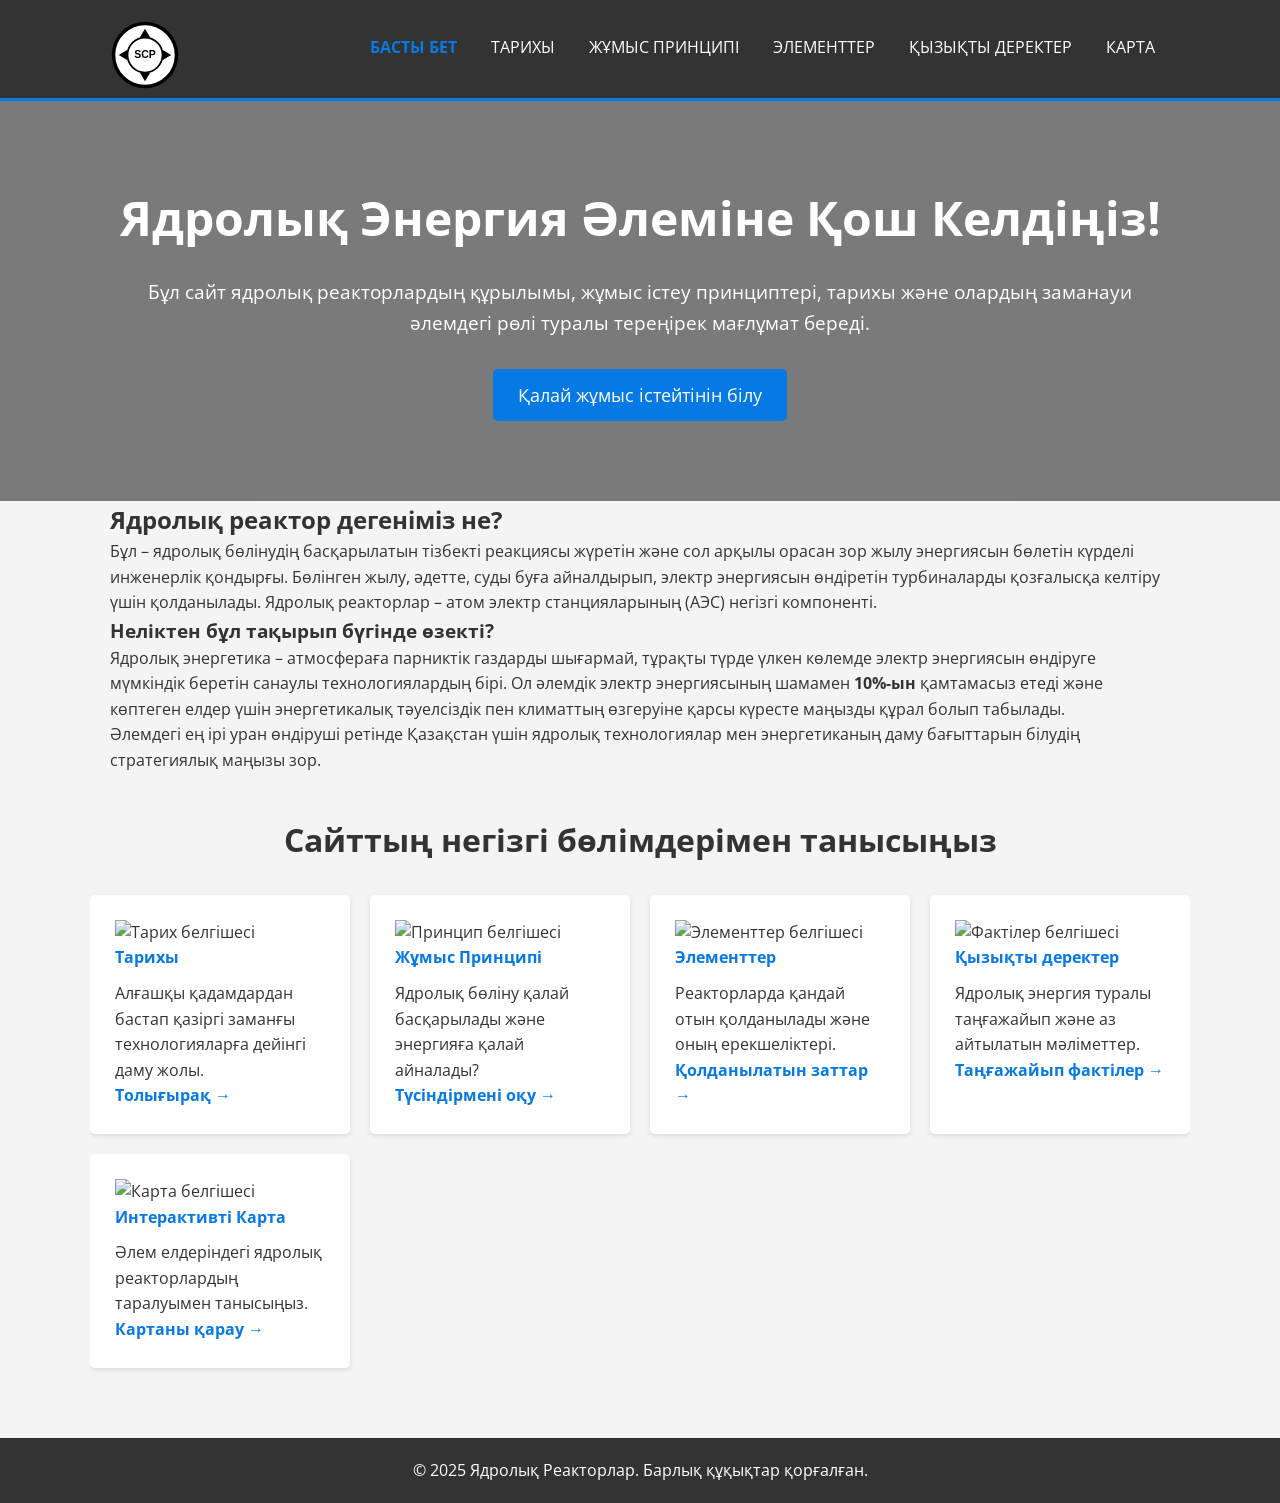
==== index.html @ ae6af651 "Add files via upload" ====
<!DOCTYPE html>
<html lang="kk">
<head>
    <meta charset="UTF-8">
    <meta name="viewport" content="width=device-width, initial-scale=1.0">
    <title>Ядролық Реакторлар - Басты бет</title>
    <link rel="stylesheet" href="style.css">
    <link rel="preconnect" href="https://fonts.googleapis.com">
    <link rel="preconnect" href="https://fonts.gstatic.com" crossorigin>
    <link href="https://fonts.googleapis.com/css2?family=Open+Sans:wght@400;700&display=swap" rel="stylesheet">
    <link href="https://unpkg.com/aos@2.3.1/dist/aos.css" rel="stylesheet">
</head>
<body>
    <header>
        <div class="container">
            <img src="scp-foundation-logo.svg" alt="SCP" class = "logo-image">
            <nav>
                <ul>
                    <li><a href="index.html" class="active">Басты бет</a></li>
                    <li><a href="history.html">Тарихы</a></li>
                    <li><a href="principles.html">Жұмыс принципі</a></li>
                    <li><a href="elements.html">Элементтер</a></li>
                    <li><a href="facts.html">Қызықты деректер</a></li>
                    <li><a href="map.html">Карта</a></li>
                </ul>
            </nav>
            <button class="mobile-menu-button">&#9776;</button>
        </div>
    </header>

    <main>
        <section class="hero" data-aos="fade-in">
            <div class="container">
                <h2>Ядролық Энергия Әлеміне Қош Келдіңіз!</h2>
                <p>Бұл сайт ядролық реакторлардың құрылымы, жұмыс істеу принциптері, тарихы және олардың заманауи әлемдегі рөлі туралы тереңірек мағлұмат береді.</p>
                <a href="principles.html" class="cta-button">Қалай жұмыс істейтінін білу</a>
            </div>
        </section>

        <section class="what-is container" data-aos="fade-up">
            <h2>Ядролық реактор дегеніміз не?</h2>
            <p>Бұл – ядролық бөлінудің басқарылатын тізбекті реакциясы жүретін және сол арқылы орасан зор жылу энергиясын бөлетін күрделі инженерлік қондырғы. Бөлінген жылу, әдетте, суды буға айналдырып, электр энергиясын өндіретін турбиналарды қозғалысқа келтіру үшін қолданылады. Ядролық реакторлар – атом электр станцияларының (АЭС) негізгі компоненті.
            </p>
        </section>

        <section class="why-important container" data-aos="fade-up" data-aos-delay="100">
             <h3>Неліктен бұл тақырып бүгінде өзекті?</h3>
             <div class="importance-content">
                <div class="importance-text">
                    <p>Ядролық энергетика – атмосфераға парниктік газдарды шығармай, тұрақты түрде үлкен көлемде электр энергиясын өндіруге мүмкіндік беретін санаулы технологиялардың бірі. Ол әлемдік электр энергиясының шамамен <strong>10%-ын</strong> қамтамасыз етеді және көптеген елдер үшін энергетикалық тәуелсіздік пен климаттың өзгеруіне қарсы күресте маңызды құрал болып табылады.</p>
                    <p>Әлемдегі ең ірі уран өндіруші ретінде Қазақстан үшін ядролық технологиялар мен энергетиканың даму бағыттарын білудің стратегиялық маңызы зор.</p>
                </div>
                 </div>
        </section>

        <section class="intro container" data-aos="fade-up">
            <h3>Сайттың негізгі бөлімдерімен танысыңыз</h3>
            <div class="features">
                <div class="feature" data-aos="fade-up" data-aos-delay="100">
                    <img src="images/history_icon.svg" alt="Тарих белгішесі" class="feature-icon"> <h4>Тарихы</h4>
                    <p>Алғашқы қадамдардан бастап қазіргі заманғы технологияларға дейінгі даму жолы.</p>
                    <a href="history.html">Толығырақ →</a>
                </div>
                <div class="feature" data-aos="fade-up" data-aos-delay="200">
                     <img src="images/principle_icon.svg" alt="Принцип белгішесі" class="feature-icon"> <h4>Жұмыс Принципі</h4>
                    <p>Ядролық бөліну қалай басқарылады және энергияға қалай айналады?</p>
                     <a href="principles.html">Түсіндірмені оқу →</a>
               </div>
                <div class="feature" data-aos="fade-up" data-aos-delay="300">
                     <img src="images/elements_icon.svg" alt="Элементтер белгішесі" class="feature-icon"> <h4>Элементтер</h4>
                     <p>Реакторларда қандай отын қолданылады және оның ерекшеліктері.</p>
                     <a href="elements.html">Қолданылатын заттар →</a>
                </div>
                 <div class="feature" data-aos="fade-up" data-aos-delay="400">
                     <img src="images/facts_icon.svg" alt="Фактілер белгішесі" class="feature-icon"> <h4>Қызықты деректер</h4>
                     <p>Ядролық энергия туралы таңғажайып және аз айтылатын мәліметтер.</p>
                     <a href="facts.html">Таңғажайып фактілер →</a>
                </div>
                 <div class="feature" data-aos="fade-up" data-aos-delay="500">
                     <img src="images/map_icon.svg" alt="Карта белгішесі" class="feature-icon"> <h4>Интерактивті Карта</h4>
                    <p>Әлем елдеріндегі ядролық реакторлардың таралуымен танысыңыз.</p>
                     <a href="map.html">Картаны қарау →</a>
               </div>
            </div>
        </section>
    </main>

    <footer>
        <div class="container">
            <p>&copy; 2025 Ядролық Реакторлар. Барлық құқықтар қорғалған.</p>
        </div>
    </footer>

    <script src="https://unpkg.com/aos@2.3.1/dist/aos.js"></script>
    <script src="script.js"></script>
</body>
</html>
---- style.css ----
/* Негізгі стильдер және скіну */
* {
    box-sizing: border-box;
    margin: 0;
    padding: 0;
}

body {
    font-family: 'Open Sans', sans-serif; /* Қазақша шрифт */
    line-height: 1.6;
    color: #333;
    background-color: #f4f4f4;
}

.logo-image{
    width: 70px;
    height: auto;
}

.container {
    max-width: 1100px;
    margin: auto;
    padding: 0 20px;
    overflow: hidden; /* Float элементтері үшін */
}

/* Header & Navigation */
header {
    background: #333;
    color: #fff;
    padding-top: 20px;
    min-height: 70px;
    border-bottom: #0779e4 3px solid;
}

header h1 {
    float: left;
    margin: 0;
    padding: 0;
    line-height: 50px; /* Логотипті ортаға келтіру */
}

header nav {
    float: right;
    margin-top: 15px;
}

header ul {
    list-style: none;
    padding: 0;
    margin: 0;
}

header li {
    display: inline;
    padding: 0 15px;
}

header a {
    color: #fff;
    text-decoration: none;
    text-transform: uppercase;
    font-size: 16px;
    transition: color 0.3s ease;
}

header a:hover,
header a.active {
    color: #0779e4;
    font-weight: bold;
}

.mobile-menu-button {
    display: none; /* Алдымен жасырулы */
    float: right;
    background: none;
    border: none;
    color: #fff;
    font-size: 24px;
    cursor: pointer;
    padding: 10px;
    margin-top: 5px;
}

/* Hero Section (Басты бет) */
.hero {
    min-height: 400px;
    background: url('images/nuclear_reactor_banner.jpg') no-repeat center center/cover; /* Фон суретін қойыңыз */
    color: #fff;
    text-align: center;
    display: flex;
    flex-direction: column;
    justify-content: center;
    align-items: center;
    padding: 40px 20px;
    position: relative; /* Overlay үшін */
}
/* Overlay қабаты (суретті күңгірттеу) */
.hero::before {
    content: '';
    position: absolute;
    top: 0;
    left: 0;
    width: 100%;
    height: 100%;
    background-color: rgba(0, 0, 0, 0.5); /* Қара түсті жартылай мөлдір қабат */
    z-index: 1;
}
.hero .container {
    position: relative; /* Мәтінді overlay үстіне шығару */
    z-index: 2;
}


.hero h2 {
    font-size: 3em;
    margin-bottom: 20px;
}

.hero p {
    font-size: 1.2em;
    margin-bottom: 30px;
}

.cta-button {
    display: inline-block;
    background: #0779e4;
    color: #fff;
    padding: 12px 25px;
    text-decoration: none;
    border-radius: 5px;
    font-size: 1.1em;
    transition: background-color 0.3s ease;
}

.cta-button:hover {
    background: #0567c1;
}

/* Intro Section (Басты бет) */
.intro {
    padding: 40px 0;
    text-align: center;
}

.intro h3 {
    margin-bottom: 30px;
    font-size: 2em;
}

.features {
    display: grid;
    grid-template-columns: repeat(auto-fit, minmax(250px, 1fr));
    gap: 20px;
}

.feature {
    background: #fff;
    padding: 25px;
    border-radius: 5px;
    box-shadow: 0 2px 5px rgba(0,0,0,0.1);
    text-align: left;
}

.feature h4 {
    color: #0779e4;
    margin-bottom: 10px;
}
.feature a {
    color: #0779e4;
    text-decoration: none;
    font-weight: bold;
}
.feature a:hover {
    text-decoration: underline;
}


/* Content Sections (Ішкі беттер) */
.content {
    background: #fff;
    padding: 30px;
    margin-top: 30px;
    margin-bottom: 30px;
    border-radius: 5px;
    box-shadow: 0 2px 5px rgba(0,0,0,0.1);
}

.content h2 {
    color: #0779e4;
    margin-bottom: 20px;
    padding-bottom: 10px;
    border-bottom: 1px solid #eee;
}
.content h3 {
    color: #333;
    margin-top: 25px;
    margin-bottom: 15px;
}
.content ul {
    list-style-position: inside;
    margin-left: 20px;
}
.content li {
     margin-bottom: 10px;
}

/* Element Info Section */
.element-info {
    margin-bottom: 25px;
    padding-bottom: 20px;
    border-bottom: 1px dashed #ccc;
}
.element-info:last-child {
    border-bottom: none;
}

/* Fact List */
.fact-list {
    list-style: none;
    padding: 0;
}
.fact-list li {
    background: #eef7ff;
    margin-bottom: 15px;
    padding: 15px;
    border-left: 5px solid #0779e4;
    border-radius: 3px;
}

/* Map Section */
.map-section {
     background: #fff;
    padding: 30px;
    margin-top: 30px;
    margin-bottom: 30px;
    border-radius: 5px;
    box-shadow: 0 2px 5px rgba(0,0,0,0.1);
}
.map-section p {
    text-align: center;
    margin-bottom: 20px;
}
.map-container {
    position: relative;
    max-width: 900px; /* Картаның максималды ені */
    margin: 20px auto;
    border: 1px solid #ccc;
}

.world-map-image {
    display: block;
    width: 100%;
    height: auto;
}

.map-point {
    position: absolute;
    width: 15px;
    height: 15px;
    background-color: red;
    border-radius: 50%;
    border: 2px solid white;
    cursor: pointer;
    transform: translate(-50%, -50%); /* Ортаға дәлдеу */
    transition: transform 0.2s ease, background-color 0.2s ease;
    box-shadow: 0 0 5px rgba(0,0,0,0.5);
}
.map-point:hover {
    transform: translate(-50%, -50%) scale(1.3);
    background-color: darkred;
}

#map-info-box {
    position: absolute;
    bottom: 10px;
    left: 10px;
    background-color: rgba(0, 0, 0, 0.7);
    color: white;
    padding: 10px 15px;
    border-radius: 5px;
    font-size: 0.9em;
    max-width: 250px;
}


/* Footer */
footer {
    background: #333;
    color: #fff;
    text-align: center;
    padding: 20px;
    margin-top: 30px;
}

/* Адаптивтілік (Responsiveness) */
@media (max-width: 768px) {
    header h1 {
        float: none;
        text-align: center;
        line-height: normal;
        padding-bottom: 10px;
    }

    header nav {
        float: none;
        text-align: center;
        margin-top: 0;
        max-height: 0; /* Алдымен жасырулы */
        overflow: hidden; /* Жасыру */
        transition: max-height 0.5s ease-out; /* Ашылу анимациясы */
        width: 100%;
    }
    header nav.active {
        max-height: 300px; /* Ашылғандағы биіктік (жеткілікті етіп) */
    }

    header li {
        display: block;
        padding: 10px 0;
        border-bottom: 1px solid #444;
    }
    header li:last-child {
        border-bottom: none;
    }

    .mobile-menu-button {
        display: block; /* Кіші экранда көрсету */
        position: absolute; /* header-ге қатысты орналастыру */
        top: 15px;
        right: 20px;
    }


    .hero h2 {
        font-size: 2em;
    }
    .hero p {
        font-size: 1em;
    }

    .features {
        grid-template-columns: 1fr; /* Бір бағанға орналастыру */
    }

    .map-point {
        width: 12px;
        height: 12px;
    }
     #map-info-box {
        font-size: 0.8em;
        max-width: 180px;
    }
}

/* AOS Анимациялары үшін қажет болуы мүмкін стильдер */
[data-aos] {
    /* opacity: 0; */ /* Кітапхана өзі басқарады */
    /* transition-property: transform, opacity; */ /* Кітапхана өзі басқарады */
}
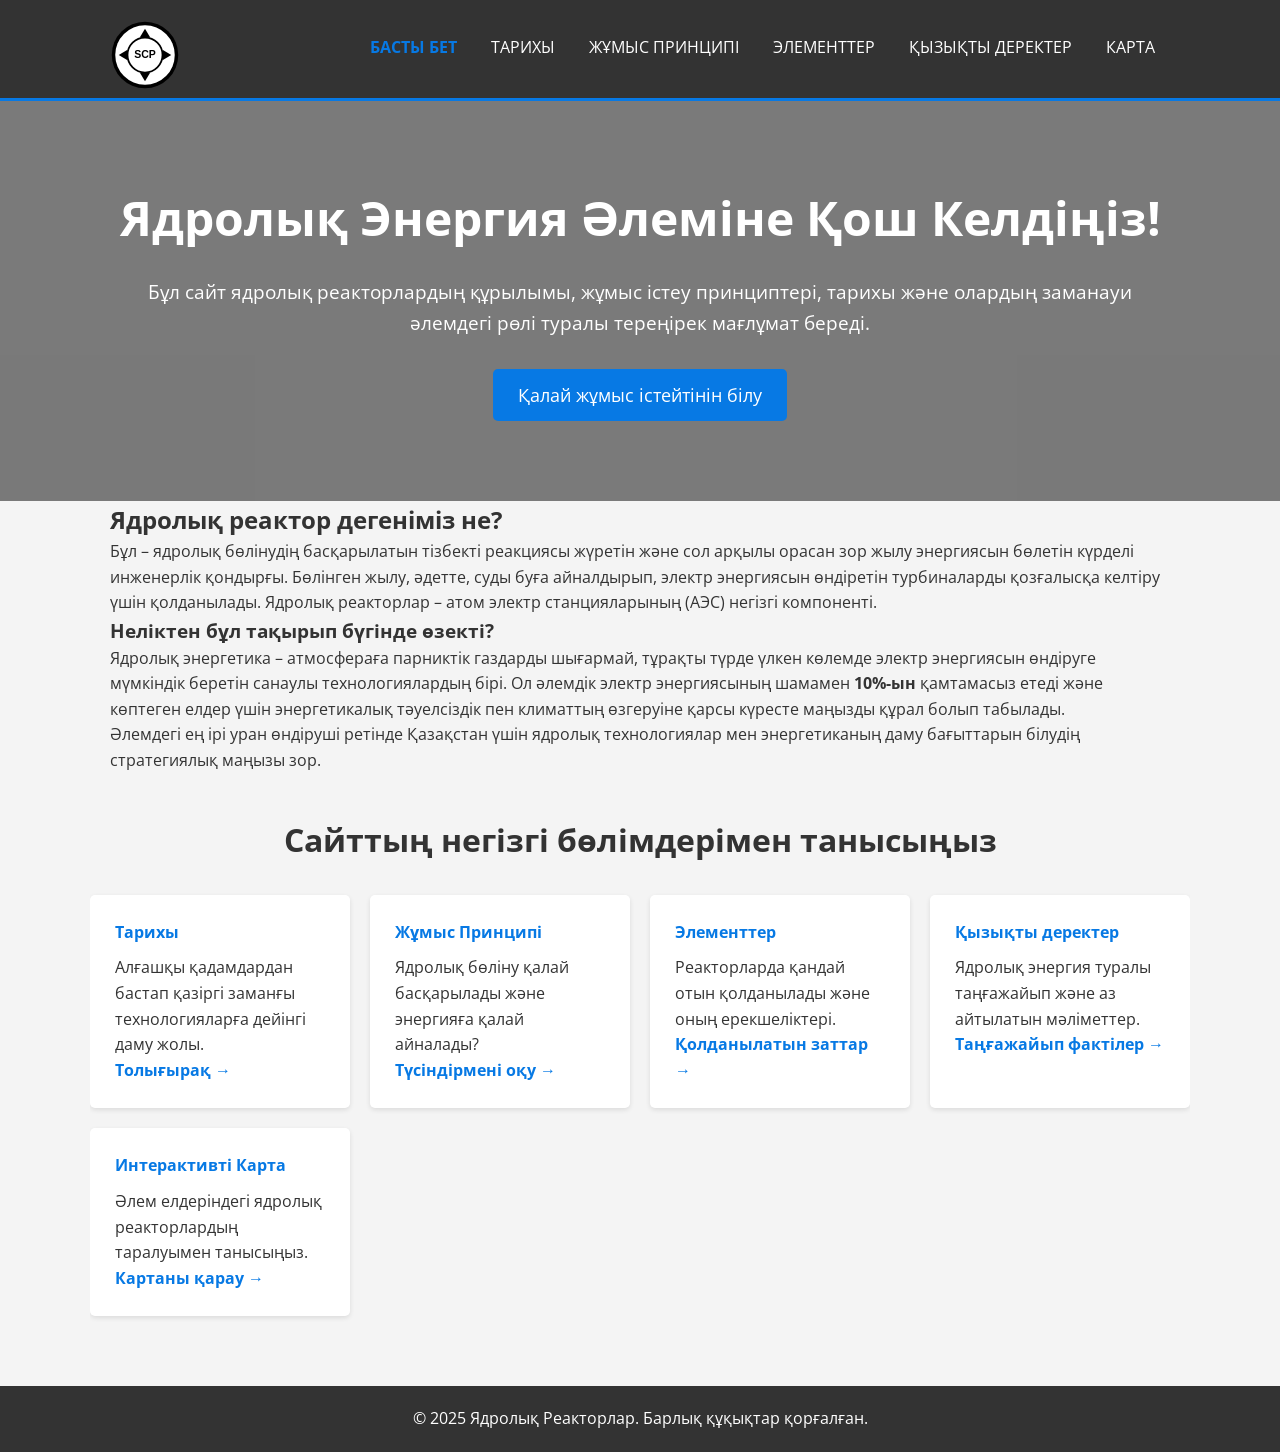
==== commit d6e2bcc1: "Update index.html" ====
--- a/index.html
+++ b/index.html
@@ -57,27 +57,27 @@
             <h3>Сайттың негізгі бөлімдерімен танысыңыз</h3>
             <div class="features">
                 <div class="feature" data-aos="fade-up" data-aos-delay="100">
-                    <img src="images/history_icon.svg" alt="Тарих белгішесі" class="feature-icon"> <h4>Тарихы</h4>
+                    <h4>Тарихы</h4>
                     <p>Алғашқы қадамдардан бастап қазіргі заманғы технологияларға дейінгі даму жолы.</p>
                     <a href="history.html">Толығырақ →</a>
                 </div>
                 <div class="feature" data-aos="fade-up" data-aos-delay="200">
-                     <img src="images/principle_icon.svg" alt="Принцип белгішесі" class="feature-icon"> <h4>Жұмыс Принципі</h4>
+                    <h4>Жұмыс Принципі</h4>
                     <p>Ядролық бөліну қалай басқарылады және энергияға қалай айналады?</p>
                      <a href="principles.html">Түсіндірмені оқу →</a>
                </div>
                 <div class="feature" data-aos="fade-up" data-aos-delay="300">
-                     <img src="images/elements_icon.svg" alt="Элементтер белгішесі" class="feature-icon"> <h4>Элементтер</h4>
+                     <h4>Элементтер</h4>
                      <p>Реакторларда қандай отын қолданылады және оның ерекшеліктері.</p>
                      <a href="elements.html">Қолданылатын заттар →</a>
                 </div>
                  <div class="feature" data-aos="fade-up" data-aos-delay="400">
-                     <img src="images/facts_icon.svg" alt="Фактілер белгішесі" class="feature-icon"> <h4>Қызықты деректер</h4>
+                    <h4>Қызықты деректер</h4>
                      <p>Ядролық энергия туралы таңғажайып және аз айтылатын мәліметтер.</p>
                      <a href="facts.html">Таңғажайып фактілер →</a>
                 </div>
                  <div class="feature" data-aos="fade-up" data-aos-delay="500">
-                     <img src="images/map_icon.svg" alt="Карта белгішесі" class="feature-icon"> <h4>Интерактивті Карта</h4>
+                    <h4>Интерактивті Карта</h4>
                     <p>Әлем елдеріндегі ядролық реакторлардың таралуымен танысыңыз.</p>
                      <a href="map.html">Картаны қарау →</a>
                </div>
@@ -94,4 +94,4 @@
     <script src="https://unpkg.com/aos@2.3.1/dist/aos.js"></script>
     <script src="script.js"></script>
 </body>
-</html>+</html>
